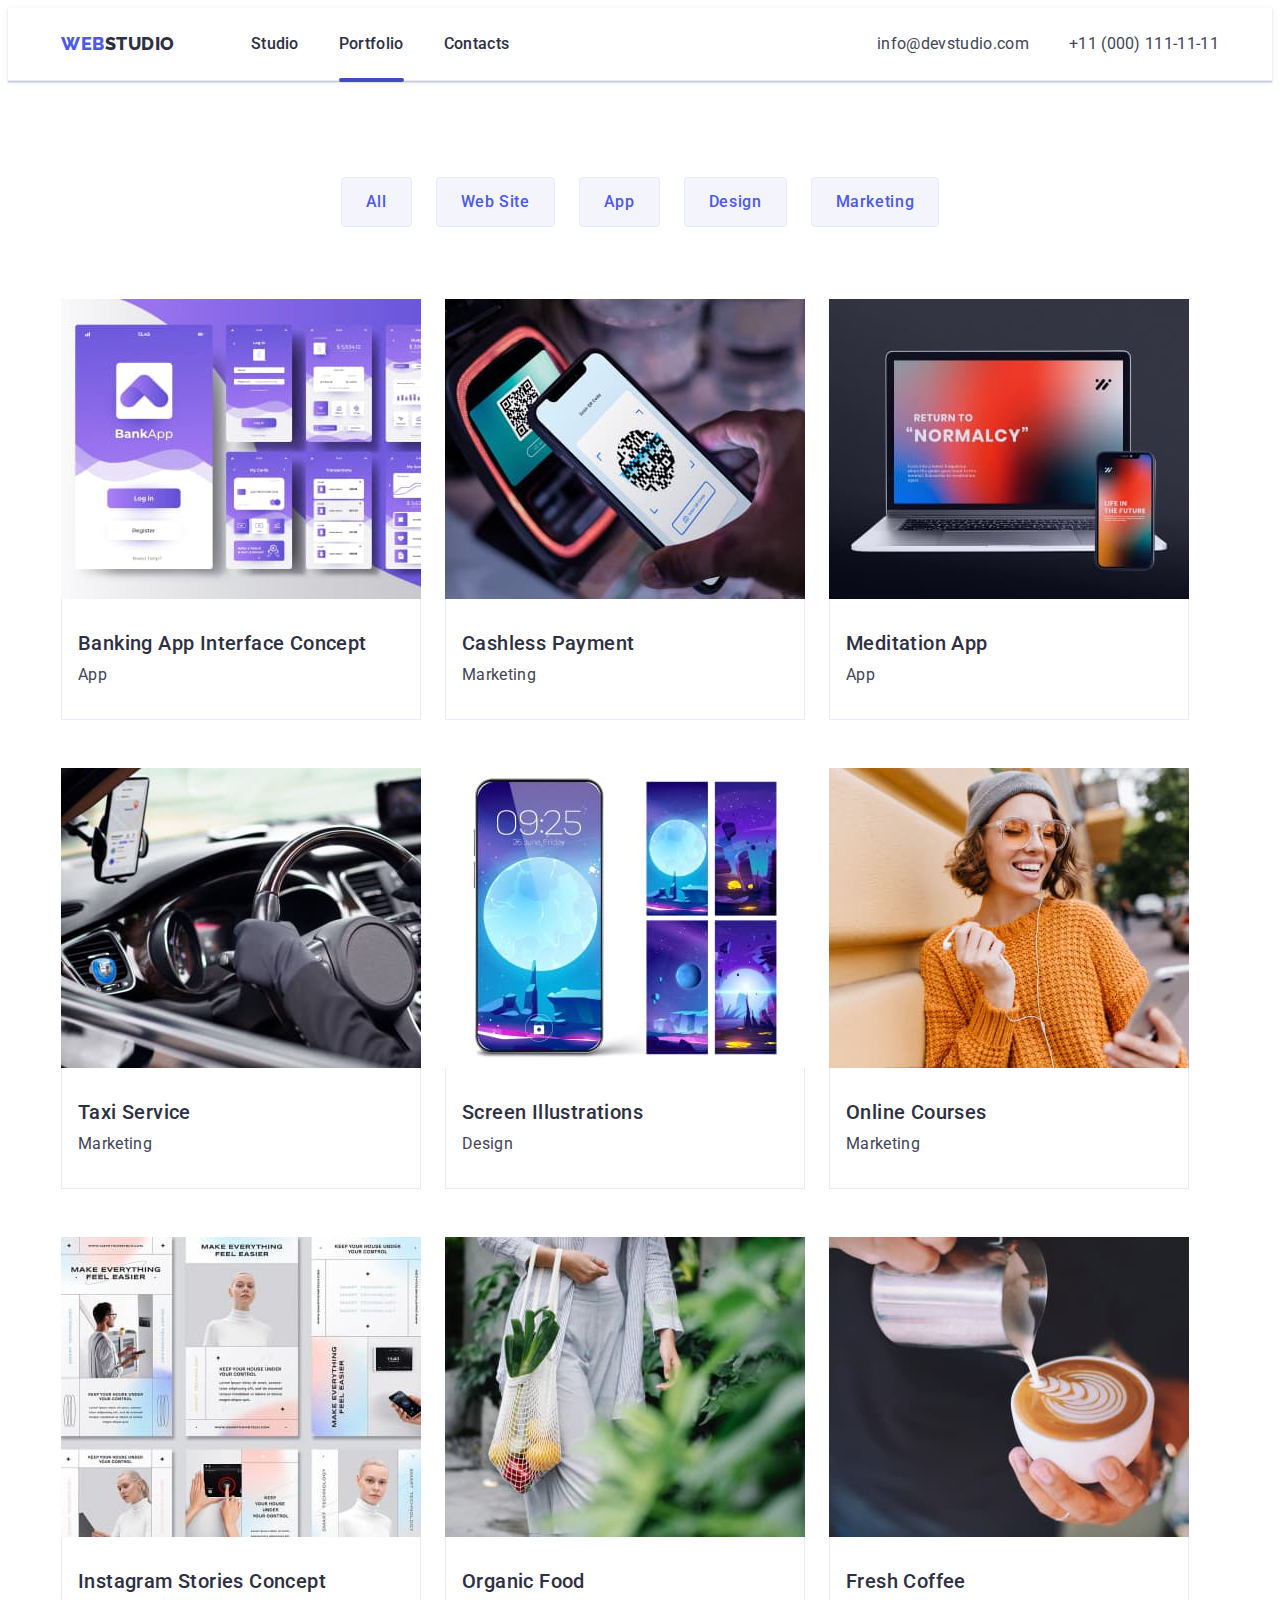
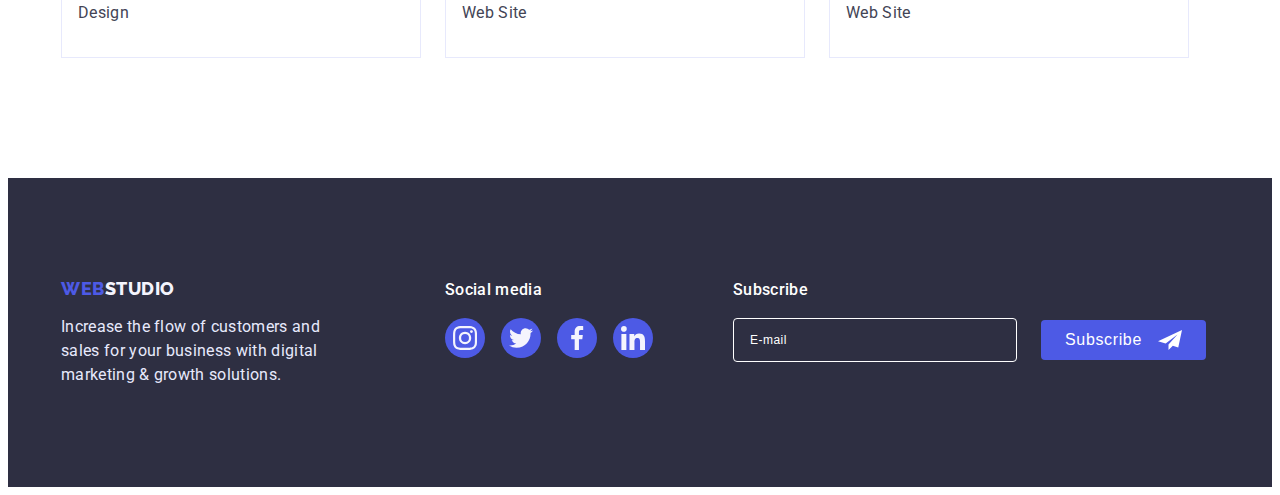
==== portfolio.html @ 30410993 "Start #7" ====
<!DOCTYPE html>
<html lang="en">
  <head>
    <meta charset="UTF-8" />
    <meta http-equiv="X-UA-Compatible" content="IE=edge" />
    <meta name="viewport" content="width=device-width, initial-scale=1.0" />
    <title>WEBSTUDIO</title>
    <link rel="preconnect" href="https://fonts.googleapis.com" />
    <link rel="preconnect" href="https://fonts.gstatic.com" crossorigin />
    <link
      href="https://fonts.googleapis.com/css2?family=Raleway:wght@800&family=Roboto:wght@400;500;700;900&display=swap"
      rel="stylesheet"
    />

    <link
      rel="stylesheet"
      href="https://cdnjs.cloudflare.com/ajax/libs/modern-normalize/1.1.0/modern-normalize.min.css"
      integrity="sha512-wpPYUAdjBVSE4KJnH1VR1HeZfpl1ub8YT/NKx4PuQ5NmX2tKuGu6U/JRp5y+Y8XG2tV+wKQpNHVUX03MfMFn9Q=="
      crossorigin="anonymous"
      referrerpolicy="no-referrer"
    />

    <link rel="stylesheet" href="./css/styles.css" />
  </head>
  <body>
    <!-- Site header -->
    <header class="header">
      <div class="container header-container">
        <nav class="header-navigation">
          <a class="logo-top link" href="./index.html">Web<span class="logo-top-second">Studio</span> </a>
          <ul class="header-list list">
            <li class="header-item"><a class="header-link menu-link link" href="./index.html">Studio</a></li>
            <li class="header-item">
              <a class="header-link menu-link link act-portfolio" href="./portfolio.html">Portfolio</a>
            </li>
            <li class="header-item"><a class="header-link menu-link link" href="">Contacts</a></li>
          </ul>
        </nav>

        <address class="header-address">
          <ul class="header-address-list list">
            <li class="header-item">
              <a class="header-link adress-info link" href="mailto:info@devstudio.com">info@devstudio.com</a>
            </li>
            <li class="header-item">
              <a class="header-link adress-info link" href="tel:+110001111111">+11 (000) 111-11-11</a>
            </li>
          </ul>
        </address>
      </div>
    </header>

    <main>
      <!-- Gallery-->
      <section class="gallery">
        <div class="container">
          <!--<h1 hidden temporarily -->
          <h1 hidden class="visually-hidden">Gallery</h1>
          <!-- Menu filters-->
          <ul class="filter-list list">
            <li class="filter-item"><button class="filter-button-text" type="button">All</button></li>
            <li class="filter-item"><button class="filter-button-text" type="button">Web Site</button></li>
            <li class="filter-item"><button class="filter-button-text" type="button">App</button></li>
            <li class="filter-item"><button class="filter-button-text" type="button">Design</button></li>
            <li class="filter-item"><button class="filter-button-text" type="button">Marketing</button></li>
          </ul>
          <ul class="gallary-list list">
            <li class="gallery-item">
              <a class="gallery-link link" href="">
                <div class="overlay-wrap">
                  <img src="./images/img-row1-1.jpg" alt="image banking app interface" width="360" height="300" />
                  <p class="overlay-text">
                    14 Stylish and User-Friendly App Design Concepts · Task Manager App · Calorie Tracker App · Exotic
                    Fruit Ecommerce App · Cloud Storage App
                  </p>
                </div>
                <div class="gallery-item-description">
                  <h2 class="galley-item-titel">Banking App Interface Concept</h2>
                  <p class="gallery-item-text">App</p>
                </div>
              </a>
            </li>
            <li class="gallery-item">
              <a class="gallery-link link" href="">
                <div class="overlay-wrap">
                  <img src="./images/img-row1-2.jpg" alt="image cashless payment" width="360" height="300" />
                  <p class="overlay-text">
                    14 Stylish and User-Friendly App Design Concepts · Task Manager App · Calorie Tracker App · Exotic
                    Fruit Ecommerce App · Cloud Storage App
                  </p>
                </div>
                <div class="gallery-item-description">
                  <h2 class="galley-item-titel">Cashless Payment</h2>
                  <p class="gallery-item-text">Marketing</p>
                </div>
              </a>
            </li>
            <li class="gallery-item">
              <a class="gallery-link link" href="">
                <div class="overlay-wrap">
                  <img src="./images/img-row1-3.jpg" alt="image meditation app" width="360" height="300" />
                  <p class="overlay-text">
                    14 Stylish and User-Friendly App Design Concepts · Task Manager App · Calorie Tracker App · Exotic
                    Fruit Ecommerce App · Cloud Storage App
                  </p>
                </div>
                <div class="gallery-item-description">
                  <h2 class="galley-item-titel">Meditation App</h2>
                  <p class="gallery-item-text">App</p>
                </div>
              </a>
            </li>
            <li class="gallery-link gallery-item">
              <a class="gallery-link link" href="">
                <div class="overlay-wrap">
                  <img src="./images/img-row2-1.jpg" alt="image taxi service" width="360" height="300" />
                  <p class="overlay-text">
                    14 Stylish and User-Friendly App Design Concepts · Task Manager App · Calorie Tracker App · Exotic
                    Fruit Ecommerce App · Cloud Storage App
                  </p>
                </div>
                <div class="gallery-item-description">
                  <h2 class="galley-item-titel">Taxi Service</h2>
                  <p class="gallery-item-text">Marketing</p>
                </div>
              </a>
            </li>
            <li class="gallery-item">
              <a class="gallery-link link" href="">
                <div class="overlay-wrap">
                  <img src="./images/img-row2-2.jpg" alt="image screen illustrations" width="360" height="300" />
                  <p class="overlay-text">
                    14 Stylish and User-Friendly App Design Concepts · Task Manager App · Calorie Tracker App · Exotic
                    Fruit Ecommerce App · Cloud Storage App
                  </p>
                </div>
                <div class="gallery-item-description">
                  <h2 class="galley-item-titel">Screen Illustrations</h2>
                  <p class="gallery-item-text">Design</p>
                </div>
              </a>
            </li>
            <li class="gallery-link gallery-item">
              <a class="link" href="">
                <div class="overlay-wrap">
                  <img src="./images/img-row2-3.jpg" alt="image online courses" width="360" height="300" />
                  <p class="overlay-text">
                    14 Stylish and User-Friendly App Design Concepts · Task Manager App · Calorie Tracker App · Exotic
                    Fruit Ecommerce App · Cloud Storage App
                  </p>
                </div>
                <div class="gallery-item-description">
                  <h2 class="galley-item-titel">Online Courses</h2>
                  <p class="gallery-item-text">Marketing</p>
                </div>
              </a>
            </li>
            <li class="gallery-item">
              <a class="gallery-link link" href="">
                <div class="overlay-wrap">
                  <img src="./images/img-row3-1.jpg" alt="image instagram stories concept" width="360" height="300" />
                  <p class="overlay-text">
                    14 Stylish and User-Friendly App Design Concepts · Task Manager App · Calorie Tracker App · Exotic
                    Fruit Ecommerce App · Cloud Storage App
                  </p>
                </div>
                <div class="gallery-item-description">
                  <h2 class="galley-item-titel">Instagram Stories Concept</h2>
                  <p class="gallery-item-text">Design</p>
                </div>
              </a>
            </li>
            <li class="gallery-item">
              <a class="gallery-link link" href="">
                <div class="overlay-wrap">
                  <img src="./images/img-row3-2.jpg" alt="image organic food" width="360" height="300" />
                  <p class="overlay-text">
                    14 Stylish and User-Friendly App Design Concepts · Task Manager App · Calorie Tracker App · Exotic
                    Fruit Ecommerce App · Cloud Storage App
                  </p>
                </div>
                <div class="gallery-item-description">
                  <h2 class="galley-item-titel">Organic Food</h2>
                  <p class="gallery-item-text">Web Site</p>
                </div>
              </a>
            </li>
            <li class="gallery-item">
              <a class="gallery-link link" href="">
                <div class="overlay-wrap">
                  <img src="./images/img-row3-3.jpg" alt="image fresh coffee" width="360" height="300" />
                  <p class="overlay-text">
                    14 Stylish and User-Friendly App Design Concepts · Task Manager App · Calorie Tracker App · Exotic
                    Fruit Ecommerce App · Cloud Storage App
                  </p>
                </div>
                <div class="gallery-item-description">
                  <h2 class="galley-item-titel">Fresh Coffee</h2>
                  <p class="gallery-item-text">Web Site</p>
                </div>
              </a>
            </li>
          </ul>
        </div>
      </section>
    </main>

    <!-- Page Footer -->
    <footer class="footer">
      <div class="footer-container container">
        <div class="footer-logo">
          <a class="logo-bottom link" href="./index.html">Web<span class="logo-bottom-second">Studio</span></a>
          <p class="footer-text">
            Increase the flow of customers and sales for your business with digital marketing & growth solutions.
          </p>
        </div>
        <div class="footer-soc-media">
          <p class="footer-media-text">Social media</p>
          <ul class="footer-soc-list list">
            <li class="footer-soc-item">
              <a href="" class="footer-soc-link">
                <svg class="footer-soc-icon" width="24" height="24">
                  <use href="./images/sprite.svg#icon-icon-instagram"></use>
                </svg>
              </a>
            </li>
            <li class="footer-soc-item link">
              <a href="" class="footer-soc-link">
                <svg class="footer-soc-icon" width="24" height="24">
                  <use href="./images/sprite.svg#icon-icon-twitter"></use>
                </svg>
              </a>
            </li>
            <li class="footer-soc-item link">
              <a href="" class="footer-soc-link">
                <svg class="footer-soc-icon" width="24" height="24">
                  <use href="./images/sprite.svg#icon-icon-facebook"></use>
                </svg>
              </a>
            </li>
            <li class="footer-soc-item link">
              <a href="" class="footer-soc-link">
                <svg class="footer-soc-icon" width="24" height="24">
                  <use href="./images/sprite.svg#icon-icon-linkedin"></use>
                </svg>
              </a>
            </li>
          </ul>
        </div>

        <div class="subscribe">
          <p class="subscribe-text">Subscribe</p>
          <form class="subscribe-form">
            <label aria-labelledby="subscribe-email">
              <input type="email" name="user_email" class="subscribe-input" placeholder="E-mail" required />
            </label>
            <button type="submit" class="subscribe-btn">
              <span>Subscribe</span>
              <svg class="subscribe-svg" width="24" height="24">
                <use href="./images/sprite.svg#icon-subscr"></use>
              </svg>
            </button>
          </form>
        </div>

      <!-- <div class="footer-container container"> -->
      </div>
    </footer>
  </body>
</html>
---- css/styles.css ----
:root {
  --main-hero-color: #2e2f42;
  --main-text-color: #434455;
  --main-background-color: #ffffff;
  --second-text-color: #ffffff;
  --color-btn-normal: #4d5ae5;
  --color-btn-hover: #404bbf;
  --color-icon-normal: #8e8f99;
  --color-icon-hover: #404bbf;
  --transition-duration-func: 250ms cubic-bezier(0.4, 0, 0.2, 1);
  --color-text-overlay: #f4f4fd;
  --footer-background-color: #2e2f42;
}

p,
h1,
h2,
h3,
h4,
h5,
h6 {
  margin: 0;
}

ul {
  margin: 0;
  padding-left: 0;
}

button {
  cursor: pointer;
}

address {
  font-style: normal;
}

img {
  display: block;
}

.list {
  list-style: none;
}

.link {
  text-decoration: none;
  font-style: normal;
}

body {
  font-family: "Roboto", sans-serif;
  font-style: normal;
  background-color: var(--main-background-color);
  color: var(-main-text-color);
}

.container {
  width: 1158px;
  padding-left: 15px;
  padding-right: 15px;
  margin: 0 auto;
  /* outline: 2px solid red; */
}

.section {
  padding-top: 120px;
  padding-bottom: 120px;
}

/* --------- HEADER ----------------------------------------- */

.header {
  background-color: #ffffff;
  padding-top: 24px;
  padding-bottom: 24px;
  border-bottom: 1px solid #e7e9fc;
  box-shadow: 0px 2px 1px rgba(46, 47, 66, 0.08), 0px 1px 1px rgba(46, 47, 66, 0.16), 0px 1px 6px rgba(46, 47, 66, 0.08);
}

.header-container {
  display: flex;
  align-items: center;
}

.header-navigation {
  display: flex;
  align-items: center;
  margin-right: auto;
}

.header-list {
  display: flex;
  gap: 40px;
}

.header-list {
  display: flex;
  align-items: center;
}

.logo-top {
  text-decoration: none;
}

.logo-top {
  font-family: "Raleway", sans-serif;
  font-weight: 800;
  font-size: 18px;
  line-height: 1.17;
  letter-spacing: 0.03em;
  text-transform: uppercase;
  color: #4d5ae5;
  font-style: normal;
}

.logo-top-second {
  color: #2e2f42;
  margin-right: 76px;
}

.header-address {
  font-style: normal;
}

.header-address-list {
  display: flex;
  align-items: center;
  gap: 40px;
}

.header-link {
  font-weight: 500;
  font-size: 16px;
  line-height: calc(24 / 16);
  letter-spacing: 0.02em;
  color: #2e2f42;
  transition: color var(--transition-duration-func);
}

.header-link:hover,
.header-link:focus,
.header-link:active {
  color: #404bbf;
}

.menu-link {
  /* padding: 0 20px; */
  display: block;
  position: relative;
}
.menu-link::after {
  content: "";

  position: absolute;
  left: 0;
  bottom: 0;

  display: block;
  width: 100%;
  height: 4px;
  top: 46px;
  background: var(--color-icon-hover);
  border-radius: 2px;

  /* display: none; */
  opacity: 0;
  transition: opacity 250ms;
}

.act-studio::after,
.act-portfolio::after,
.act-contacts::after {
  opacity: 1;
}

/* display: block; */
/* .menu-link:hover::after {
  opacity: 1;
} */

.adress-info {
  font-weight: 400;
  font-size: 16px;
  line-height: (24/16);
  letter-spacing: 0.02em;
  color: #434455;
}

/* --------- HERO ----------------------------------------- */

.hero {
  background: var(--main-hero-color);
  padding-top: 188px;
  padding-bottom: 188px;
  text-align: center;

  max-width: 1440px;
  /* height: 600px; */
  margin-left: auto;
  margin-right: auto;
  background-image: linear-gradient(rgba(46, 47, 66, 0.7), rgba(46, 47, 66, 0.7)), url(../images/hero.jpg);
  background-repeat: no-repeat;
  background-position: center;
  background-size: cover;
}

.hero-title {
  font-weight: 700;
  font-size: 56px;
  line-height: 1.07;
  text-align: center;
  letter-spacing: 0.02em;
  color: #ffffff;
  width: 496px;
  margin-bottom: 48px;
  margin-left: auto;
  margin-right: auto;
}

.hero-botton {
  font-family: "Roboto", sans-serif;
  font-weight: 500;
  font-size: 16px;
  line-height: calc(24 / 16);
  align-items: center;
  letter-spacing: 0.04em;
  color: #ffffff;
  background: #4d5ae5;
  padding: 16px 32px;
  border-radius: 4px;
  border: none;
  transition: color var(--transition-duration-func), background-color var(--transition-duration-func);
}

.hero-botton:hover,
.hero-botton:focus {
  background-color: #404bbf;
  cursor: pointer;
}

/* --------- ADVANTEGE ----------------------------------------- */

.icon-box {
  background: #f4f4fd;
  border-radius: 4px;
  height: 112px;
  width: 264px;
  /* padding: 24px 100px; */
  margin-bottom: 8px;
  display: flex;
  justify-content: center;
  align-items: center;
}

.icon-box > .icon {
  width: 64px;
  height: 64px;
}

.advantage-list {
  display: flex;
  gap: 24px;
}

.visually-hidden {
  position: absolute;
  width: 1px;
  height: 1px;
  margin: -1px;
  border: 0;
  padding: 0;
  white-space: nowrap;
  clip-path: inset(100%);
  clip: rect(0 0 0 0);
  overflow: hidden;
}

.advantage-item {
  /* padding-top: 120px; */
  width: 264px;
  text-align: left;
  flex-basis: calc((100%-72px) / 4);
}

.advantage-item-title {
  font-weight: 500;
  font-size: 20px;
  line-height: calc(24 / 20);
  letter-spacing: 0.02em;
  /* NAVY BLUE */
  color: #2e2f42;
  margin-bottom: 8px;
}
.advantage-item-text {
  font-weight: 400;
  font-size: 16px;
  line-height: calc(24 / 16);
  letter-spacing: 0.02em;
  /* SLATE */
  color: #434455;
}

/* --------- DOING  ----------------------------------------- */

.doing {
  padding-bottom: 120px;
}

.doing-list {
  display: flex;
  flex-wrap: wrap;
  gap: 24px;
}

.doing-item {
  flex-basis: auto;
}

.doing-title {
  font-weight: 700;
  font-size: 36px;
  line-height: 1.11;
  text-align: center;
  letter-spacing: 0.02em;
  text-transform: capitalize;
  /* NAVY BLUE */
  color: #2e2f42;
  margin-bottom: 72px;
}

/* --------- TEAM  ----------------------------------------- */

.team {
  /* CLOUD */
  background-color: #f4f4fd;
}

.team-list {
  display: flex;
  flex-wrap: wrap;
  gap: 24px;
}

.team-title {
  font-weight: 700;
  font-size: 36px;
  line-height: 1.11;
  text-align: center;
  letter-spacing: 0.02em;
  text-transform: capitalize;
  color: #2e2f42;
  margin-bottom: 72px;
}

.team-item {
  background-color: #ffffff;
  box-shadow: 0px 1px 6px rgba(46, 47, 66, 0.08), 0px 1px 1px rgba(46, 47, 66, 0.16), 0px 2px 1px rgba(46, 47, 66, 0.08);
  border-radius: 0px 0px 4px 4px;
}

.team-item-description {
  padding-top: 32px;
  padding-bottom: 32px;
  padding-left: 16px;
  padding-right: 16px;
}

.team-item-title {
  font-weight: 500;
  font-size: 20px;
  line-height: calc(24 / 20);
  text-align: center;
  letter-spacing: 0.02em;
  color: #2e2f42;
  background-color: #ffffff;
  /* margin-top: 32px; */
  margin-bottom: 8px;
}
.team-item-text {
  font-weight: 400;
  font-size: 16px;
  line-height: calc(24 / 16);
  text-align: center;
  letter-spacing: 0.02em;
  color: #434455;
  background-color: #ffffff;
  margin-bottom: 8px;
}

/* soc link */

.team-soc-list {
  display: flex;
  justify-content: center;
  gap: 24px;
}

.team-soc-item {
  width: 40px;
  height: 40px;
}

.team-soc-link {
  width: 100%;
  height: 100%;
  border-radius: 50%;
  /* background-color: #4d5ae5; */
  background-color: var(--color-btn-normal);
  /* display: inline-block; */
  display: flex;
  align-items: center;
  justify-content: center;
  transition: background-color var(--transition-duration-func);
}

.team-soc-link:hover {
  background-color: var(--color-btn-hover);
}

.team-soc-icon {
  width: 16px;
  height: 16px;
  fill: #f4f4fd;
  /* fill: #ffffff; */
  /* fill: red */
}

/* --------- CUSTOMERS --------------------------------------- */

.containers {
  background-color: var(--main-background-color);
}
.customers-title {
  font-weight: 700;
  font-size: 36px;
  line-height: calc(40 / 36);
  text-align: center;
  letter-spacing: 0.02em;
  text-transform: capitalize;
  margin-bottom: 72px;
  color: #2e2f42;
}

.customers-list {
  display: flex;
  justify-content: center;
  gap: 24px;
}

.customers-item {
  width: 168px;
  height: 88px;
  /* outline: 1px solid red; */
}

.customers-link {
  width: 100%;
  height: 100%;
  /* border: 1px solid #8e8f99; */
  border: 1px solid var(--color-icon-normal);
  border-radius: 4px;
  display: flex;
  align-items: center;
  justify-content: center;
  transform: border var(--transition-duration-func);
}

.customers-icon {
  width: 104px;
  height: 56px;
  /* fill: red; */
  /* fill: #8e8f99; */
  fill: var(--color-icon-normal);
  transition: fill var(--transition-duration-func);
}

.customers-link:hover,
.customers-link:focus {
  /* border: 1px solid #404bbf; */
  border: 1px solid var(--color-icon-hover);
}

/* .customers-icon:hover,
.customers-icon:focus {
  fill: #404bbf;
} */
.customers-link:hover > .customers-icon,
.customers-link:focus > .customers-icon {
  /* fill: #404bbf; */
  fill: var(--color-icon-hover);
}

/* --------- FOOTER  ----------------------------------------- */

.footer {
  background-color: #2e2f42;
  padding-top: 100px;
  padding-bottom: 100px;

  display: flex;
}

.footer-container {
  display: flex;
  justify-content: ;
  /* flex-wrap: wrap; */
  /* margin-left: auto; */
}

.footer-logo {
  /* display: flax; */
  margin-right: 120px;
}

.logo-bottom {
  text-decoration: none;
}

.logo-bottom {
  font-family: "Raleway", sans-serif;
  font-weight: 800;
  font-size: 18px;
  line-height: 1.17;
  letter-spacing: 0.03em;
  text-transform: uppercase;
  color: #4d5ae5;
  font-style: normal;
}

.logo-bottom-second {
  color: #f4f4fd;
}

.footer-text {
  font-weight: 400;
  font-size: 16px;
  line-height: calc(24 / 16);
  letter-spacing: 0.02em;
  color: #e7e9fc;
  width: 264px;
  margin-top: 16px;
}

.footer-soc-media {
  margin-right: 80px;
}

.footer-media-text {
  font-weight: 500;
  font-size: 16px;
  line-height: calc(24 / 16);
  letter-spacing: 0.02em;
  color: var(--second-text-color);
  margin-bottom: 16px;
}

.footer-soc-list {
  display: flex;
  justify-content: center;
  gap: 16px;
}

.footer-soc-item {
  width: 40px;
  height: 40px;
}

.footer-soc-link {
  width: 100%;
  height: 100%;
  /* width: 40px;
  height: 40px; */
  border-radius: 50%;
  background-color: var(--color-btn-normal);
  display: flex;
  /* display: block; */
  align-items: center;
  justify-content: center;
  transition: background-color var(--transition-duration-func);
}

.footer-soc-icon {
  width: 24px;
  height: 24px;
  fill: #f4f4fd;
}

.footer-soc-link:hover,
.footer-soc-link:focus {
  background-color: #31d0aa;
}

/* --- SUBSCRIBE FORM IN FOOTER  ----  */
.subscribe {
  display: flex;
  flex-direction: column;
}

.subscribe-text {
  font-weight: 500;
  font-size: 16px;
  line-height: calc(24 / 16);
  letter-spacing: 0.02em;
  color: var(--second-text-color);
  margin-bottom: 16px;
}

.subscribe-form {
  display: flex;
  gap: 24px;
}

.subscribe-input {
  width: 264px;
  height: 40px;
  padding-left: 16px;
  font-weight: 400;
  font-size: 12px;
  line-height: 24px;
  align-items: center;
  letter-spacing: 0.04em;
  outline: 0;
  border: 1px solid #ffffff;
  /* filter: drop-shadow(0px 4px 4px rgba(0, 0, 0, 0.15)); */
  border-radius: 4px;
  color: var(--second-text-color);
  background-color: var(--footer-background-color);
}

.subscribe-input::placeholder {
  color: var(--second-text-color);
}

.subscribe-btn {
  display: flex;
  justify-content: center;
  align-items: center;
  gap: 16px;
  min-width: 165px;
  height: 40px;
  padding: 8px 24px;
  align-self: center;
  font-weight: 500;
  font-size: 16px;
  line-height: 1.5;
  letter-spacing: 0.04em;
  background-color: var(--color-btn-normal);
  border: 0;
  border-radius: 4px;
  color: var(--second-text-color);
  fill: var(--second-text-color);
  transition: background-color var(--transition-duration-func);
}

.subscribe-btn:hover,
.subscribe-btn:focus {
  background-color: var(--color-btn-hover);
}

/* --------- FILTER  ----------------------------------------- */

.filter-button-text {
  font-family: "Roboto", sans-serif;
  font-weight: 500;
  font-size: 16px;
  line-height: 1.5;
  align-items: center;
  letter-spacing: 0.04em;
  color: #4d5ae5;
  background-color: #f4f4fd;
  border-style: none;

  border: 1px solid #e7e9fc;
  border-radius: 4px;
  padding: 12px 24px;
  transition: color var(--transition-duration-func), background-color var(--transition-duration-func),
    box-shadow var(--transition-duration-func);
}

.filter-button-text:hover,
.filter-button-text:focus {
  color: #ffffff;
  background-color: #404bbf;
  /* border: 1px solid #404bbf; */
  border-color: transparent;
  cursor: pointer;
  box-shadow: 0px 3px 1px rgba(0, 0, 0, 0.1), 0px 2px 1px rgba(0, 0, 0, 0.08), 0px 2px 2px rgba(0, 0, 0, 0.12);
}

/* --------- GALLERY  ----------------------------------------- */

.gallery {
  padding-top: 96px;
  padding-bottom: 120px;
}

.filter-list {
  display: flex;
  flex-wrap: wrap;
  gap: 24px;
  margin-bottom: 72px;
  justify-content: center;
}

.gallary-list {
  display: flex;
  flex-wrap: wrap;
  gap: 48px 24px;
}

.gallery-list li {
  width: calc((100% - 48px) / 3);
  transition: box-shadow var(--transition-duration-func);
}

.gallery-item-description {
  /* padding: 32px auto 32px 16px; */
  padding-top: 32px;
  padding-right: auto;
  padding-bottom: 32px;
  padding-left: 16px;
  border: 1px solid #e7e9fc;
  border-top: none;
}

.galley-item-titel {
  font-weight: 500;
  font-size: 20px;
  line-height: 1.2;
  letter-spacing: 0.02em;
  color: #2e2f42;
  /* margin-top: 32px; */
  /* margin-left: 16px; */
  margin-bottom: 8px;
  /* text-align: left; */
}
.gallery-item-text {
  font-weight: 400;
  font-size: 16px;
  line-height: calc(24 / 16);
  letter-spacing: 0.02em;
  color: #434455;
  /* margin-left: 16px; */
  /* text-align: left; */
}

.gallery-link {
  display: block;
}

.gallery-link:hover,
.gallery-link:focus {
  box-shadow: 0px 1px 6px rgba(46, 47, 66, 0.08), 0px 1px 1px rgba(46, 47, 66, 0.16), 0px 2px 1px rgba(46, 47, 66, 0.08);
}

/* .gallery-item {
  position: relative;
} */

.overlay-wrap {
  position: relative;
  overflow: hidden;
}

.overlay-text {
  position: absolute;
  top: 0;
  font-weight: 400;
  font-size: 16px;
  line-height: calc(24 / 16);
  letter-spacing: 0.02em;
  color: var(--color-text-overlay);
  background-color: var(--color-btn-normal);
  padding: 40px 32px;
  height: 100%;
  transform: translateY(100%);
  transition: transform var(--transition-duration-func);
}

.gallery-item:hover .overlay-text {
  transform: translate(0);
}

/* --------- MODAL WINDOWS ----------------------------------------- */

.backdrop {
  position: fixed;
  top: 0;
  width: 100%;
  height: 100%;
  background-color: rgba(46, 47, 66, 0.4);
  /* transition: opacity 250ms linear, visibility 250ms linear; */
  /* transition: opacity 250ms cubic-bezier(0.4, 0, 0.2, 1), visibility 250ms cubic-bezier(0.4, 0, 0.2, 1); */
  transition: opacity var(--transition-duration-func), visibility var(--transition-duration-func);
}

.modal {
  width: 408px;
  min-height: 584px;
  background-color: #fcfcfc;
  box-shadow: 0px 1px 1px rgba(0, 0, 0, 0.14), 0px 1px 3px rgba(0, 0, 0, 0.12), 0px 2px 1px rgba(0, 0, 0, 0.2);
  border-radius: 4px;
  position: absolute;
  top: 50%;
  left: 50%;
  transform: translate(-50%, -50%) scale(1);
  /* transition: 250ms linear; */
  /* transition: transform 250ms cubic-bezier(0.4, 0, 0.2, 1); */
  transition: transform var(--transition-duration-func);
  padding: 72px 24px 24px;
}

.backdrop.is-hidden .modal {
  transform: translate(-50%, -50%) scale(0);
}

.modal-close-btn {
  width: 24px;
  height: 24px;
  background-color: #e7e9fc;
  border: 1px solid rgba(0, 0, 0, 0.1);
  border-radius: 50%;
  display: flex;
  align-items: center;
  justify-content: center;
  border-color: #e7e9fc;

  position: absolute;
  top: 24px;
  right: 24px;

  /* display: block;
  margin-left: auto; */
}

.close-btn-icon {
  width: 8px;
  height: 8px;
  fill: #2e2f42;
}

.is-hidden {
  opacity: 0;
  visibility: hidden;
  pointer-events: none;
}

.modal-close-btn:hover,
.modal-close-btn:focus {
  background-color: var(--color-icon-hover);
  border: 1p x solid var(--color-icon-hover);
}

.modal-close-btn:hover > .close-btn-icon,
.modal-close-btn:focus > .close-btn-icon {
  fill: #ffffff;
}

/* ---------FORM for MODAL WINDOWS --------- */

.modal-title {
  font-weight: 500;
  font-size: 16px;
  line-height: calc(24 / 16);
  text-align: center;
  margin-bottom: 16px;
}

.modal-field {
  margin-bottom: 8px;
}

.comment-text {
  margin-bottom: 16px;
}

.input-wrap {
  position: relative;
}

.modal-input {
  width: 100%;
  height: 40px;
  border: 1px solid rgba(46, 47, 66, 0.4);
  border-radius: 4px;
  /* margin-bottom: 8px; */
  outline: transparent;
  font-size: 12px;
  color: #2e2f42;
  background: #fcfcfc;
  padding-left: 38px;
  transition: border-color var(--transition-duration-func), fill var(--transition-duration-func);
}

.modal-input:focus {
  border-color: var(--color-btn-normal);
}
.modal-input:focus + .modal-icon {
  fill: var(--color-btn-normal);
}

.modal-icon {
  position: absolute;
  left: 16px;
  top: 50%;
  transform: translateY(-50%);
}

.modal-input::placeholder {
  font-size: 12px;
  line-height: calc(14 / 12);
  letter-spacing: 0.04em;
  color: rgba(46, 47, 66, 0.4);
}

.input-text {
  display: inline-block;
  font-weight: 400;
  font-size: 12px;
  line-height: calc(14 / 12);
  letter-spacing: 0.01em;
  color: #8e8f99;
  margin-bottom: 4px;
}

.modal-textarea {
  width: 100%;
  height: 120px;
  outline: transparent;
  border: 1px solid rgba(46, 47, 66, 0.4);
  border-radius: 4px;
  font-weight: 400;
  font-size: 12px;
  line-height: calc(14 / 12);
  letter-spacing: 0.04em;
  padding: 8px 16px;
  resize: none;
}

.modal-textarea::placeholder {
  font-size: 12px;
  line-height: calc(14 / 12);
  letter-spacing: 0.04em;
  color: rgba(46, 47, 66, 0.4);
}

.modal-textarea:focus {
  border-color: var(--color-btn-normal);
}

.check-text {
  font-size: 12px;
  display: flex;
  align-items: center;

  font-weight: 400;
  font-size: 12px;
  line-height: 14px;
  letter-spacing: 0.04em;
  color: #8e8f99;

  margin-bottom: 24px;
}

.check-text > span {
  width: 16px;
  height: 16px;
  border: 1px solid rgba(46, 47, 66, 0.4);
  border-radius: 2px;
  margin-right: 8px;
  display: flex;
  align-items: center;
  justify-content: center;
  fill: transparent;
}

.input-chech:checked + .check-text > span {
  background-color: var(--color-btn-hover);
  border: none;
  fill: #f4f4f4;
}

.input-chech:focus + .check-text span {
  border-color: #4d5ae5;
}

.policy {
  color: var(--color-btn-normal);
}

/* --- BATTON SEND ----  */
.modal-form-batton {
  display: block;
  margin: 0 auto;
  width: 169px;
  align-self: center;
  font-weight: 500;
  font-size: 16px;
  line-height: 1.5;
  letter-spacing: 0.04em;
  color: var(--second-text-color);
  background: var(--color-btn-normal);
  padding: 16px 32px;
  border-radius: 4px;
  border: 0;
  box-shadow: 0px 4px 4px rgba(0, 0, 0, 0.15);
  transition: background-color var(--transition-duration-func);
}

.modal-form-batton:hover {
  background-color: var(--color-btn-hover);
}
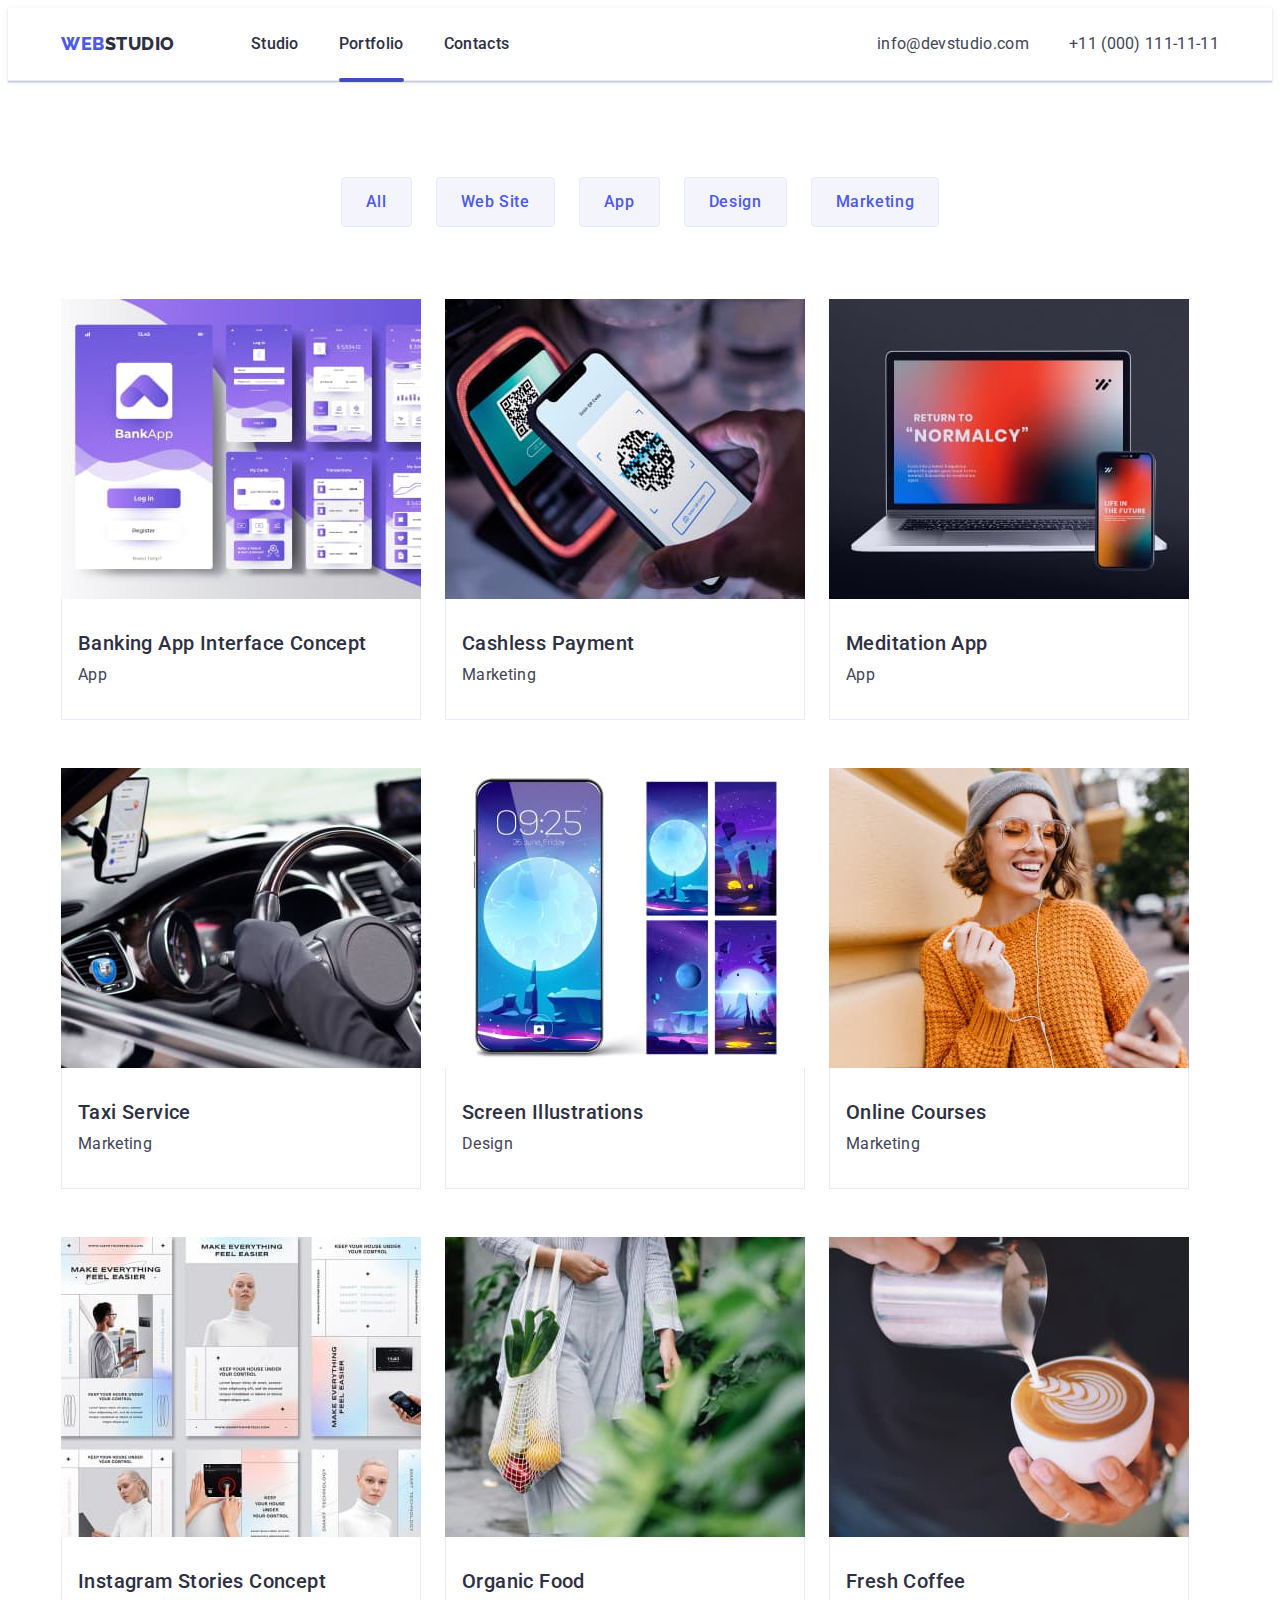
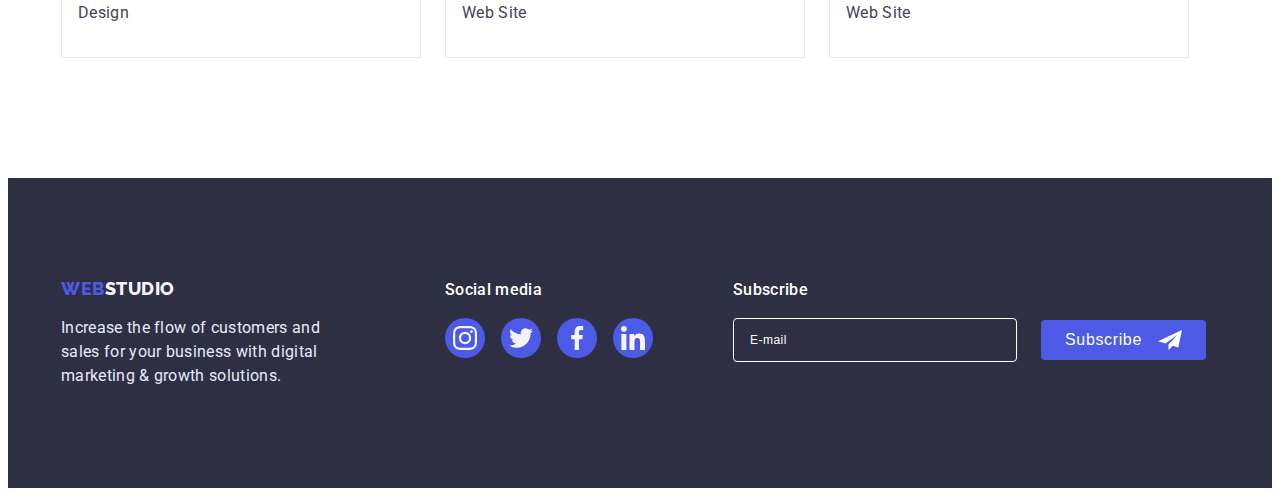
==== commit 88f564d7: "Add mobile menu (next)" ====
--- a/portfolio.html
+++ b/portfolio.html
@@ -21,6 +21,7 @@
     />
 
     <link rel="stylesheet" href="./css/styles.css" />
+    <link rel="stylesheet" href="./css/media.css" />
   </head>
   <body>
     <!-- Site header -->
--- a/css/styles.css
+++ b/css/styles.css
@@ -37,6 +37,9 @@
 
 img {
   display: block;
+  max-width: 100%;
+  height: auto;
+  width: 100%;
 }
 
 .list {
@@ -56,7 +59,9 @@
 }
 
 .container {
-  width: 1158px;
+  /* width: 1158px; */
+  width: 100%;
+  /* min-width: 320px; */
   padding-left: 15px;
   padding-right: 15px;
   margin: 0 auto;
@@ -64,8 +69,12 @@
 }
 
 .section {
-  padding-top: 120px;
-  padding-bottom: 120px;
+  /* desctop */
+  /* padding-top: 120px;
+  padding-bottom: 120px; */
+  /* mobile - tab*/
+  padding-top: 96px;
+  padding-bottom: 82px;
 }
 
 /* --------- HEADER ----------------------------------------- */
@@ -81,22 +90,14 @@
 .header-container {
   display: flex;
   align-items: center;
+  /* mobile + */
+  /* justify-content: space-between; */
 }
 
 .header-navigation {
   display: flex;
   align-items: center;
   margin-right: auto;
-}
-
-.header-list {
-  display: flex;
-  gap: 40px;
-}
-
-.header-list {
-  display: flex;
-  align-items: center;
 }
 
 .logo-top {
@@ -119,101 +120,183 @@
   margin-right: 76px;
 }
 
-.header-address {
-  font-style: normal;
-}
-
+/* Header from destop to tab fo 768px */
+
+/* mobile + */
+/* .header-list, .header-address {
+  display: none;
+} */
+.header-list,
 .header-address-list {
-  display: flex;
-  align-items: center;
-  gap: 40px;
-}
-
-.header-link {
+  display: none;
+}
+
+.menu-open-btn {
+  background-color: var(--main-background-color);
+  padding: 0;
+  border: none;
+}
+
+.menu-btn-icon {
+  width: 32px;
+  height: 22px;
+  /* fill: #2E2F42; */
+  stroke: #2e2f42;
+  border: none;
+}
+
+.mob-menu {
+  position: fixed;
+  top: 0;
+  z-index: 2;
+  width: 100vw;
+  height: 100vh;
+  background-color: var(--main-background-color);
+  padding: 24px 24px 40px 40px;
+
+  display: flex;
+  flex-direction: column;
+  justify-content: space-between;
+}
+
+.menu-close-btn {
+  display: block;
+  margin-left: auto;
+  margin-bottom: 32px;
+
+  width: 24px;
+  height: 24px;
+  background-color: #e7e9fc;
+  border: 1px solid #2e2f42;
+  border-radius: 50%;
+  display: flex;
+  align-items: center;
+  justify-content: center;
+  border-color: #e7e9fc;
+}
+
+
+.mob-menu-list {
+  /* margin-bottom: 284px; */
+}
+
+.mob-menu-item:not(:last-child) {
+  margin-bottom: 40px;
+}
+
+.mob-menu-link {
+  font-weight: 700;
+  font-size: 36px;
+  line-height: calc(40 / 36);
+  letter-spacing: 0.02em;
+  text-transform: capitalize;
+  color: #2e2f42;
+}
+
+.mob-menu-phone {
+  font-weight: 700;
+  /* font-size: 36px;
+  line-height: calc(40 / 36); */
+  font-size: 24px;
+  line-height: calc(24 / 20);
+  letter-spacing: 0.02em;
+  text-transform: capitalize;
+  color: var(--color-btn-normal);
+}
+
+.mob-address-item:last-child {
+  margin-top: 40px;
+  margin-bottom: 48px;
+}
+
+.mob-menu-email {
   font-weight: 500;
-  font-size: 16px;
-  line-height: calc(24 / 16);
-  letter-spacing: 0.02em;
-  color: #2e2f42;
-  transition: color var(--transition-duration-func);
-}
-
-.header-link:hover,
-.header-link:focus,
-.header-link:active {
-  color: #404bbf;
-}
-
-.menu-link {
-  /* padding: 0 20px; */
-  display: block;
-  position: relative;
-}
-.menu-link::after {
-  content: "";
-
-  position: absolute;
-  left: 0;
-  bottom: 0;
-
-  display: block;
+  font-size: 20px;
+  line-height: calc(24 / 20);
+  letter-spacing: 0.02em;
+  color: var(--main-text-color);
+}
+
+.mob-soc-list {
+  display: flex;
+  /* gap: 56px; */
+  gap: 30px;
+  justify-content: flex-start;
+  /* justify-content: center; */
+}
+
+.mob-soc-item {
+  width: 40px;
+  height: 40px;
+}
+.mob-soc-link {
   width: 100%;
-  height: 4px;
-  top: 46px;
-  background: var(--color-icon-hover);
-  border-radius: 2px;
-
-  /* display: none; */
-  opacity: 0;
-  transition: opacity 250ms;
-}
-
-.act-studio::after,
-.act-portfolio::after,
-.act-contacts::after {
-  opacity: 1;
-}
-
-/* display: block; */
-/* .menu-link:hover::after {
-  opacity: 1;
-} */
-
-.adress-info {
-  font-weight: 400;
-  font-size: 16px;
-  line-height: (24/16);
-  letter-spacing: 0.02em;
-  color: #434455;
+  height: 100%;
+  border-radius: 50%;
+  background-color: var(--color-btn-normal);
+  display: flex;
+  align-items: center;
+  justify-content: center;
+}
+
+.mob-soc-icon {
+  width: 16px;
+  height: 16px;
+  fill: #f4f4fd;
+}
+
+.mob-menu-link:hover, .mob-menu-link:focus {
+  color: var(--color-icon-hover);
 }
 
 /* --------- HERO ----------------------------------------- */
 
 .hero {
   background: var(--main-hero-color);
-  padding-top: 188px;
-  padding-bottom: 188px;
+  /* padding-top: 188px;
+  padding-bottom: 188px; */
+  /* mobile */
+  padding-top: 112px;
+  padding-bottom: 112px;
+
   text-align: center;
 
-  max-width: 1440px;
+  /* mobile - */
+  /* max-width: 1440px; */
   /* height: 600px; */
   margin-left: auto;
   margin-right: auto;
-  background-image: linear-gradient(rgba(46, 47, 66, 0.7), rgba(46, 47, 66, 0.7)), url(../images/hero.jpg);
+  background-image: linear-gradient(rgba(46, 47, 66, 0.7), rgba(46, 47, 66, 0.7)), url(../images/hero-mob.jpg);
   background-repeat: no-repeat;
   background-position: center;
   background-size: cover;
 }
 
+@media (min-device-pixel-ratio: 2), (min-resolution: 192dpi), (min-resolution: 2dppx) {
+  .hero {
+    background-image: linear-gradient(rgba(46, 47, 66, 0.7), rgba(46, 47, 66, 0.7)), url(../images/hero-mob-2x.jpg);
+  }
+}
+
 .hero-title {
   font-weight: 700;
-  font-size: 56px;
-  line-height: 1.07;
+  /*font-size: 56px;
+  line-height: 1.07; */
+  /* mobile + */
+  font-size: 36px;
+  line-height: calc(40 / 36);
+
   text-align: center;
   letter-spacing: 0.02em;
   color: #ffffff;
-  width: 496px;
-  margin-bottom: 48px;
+  /* width: 496px; */
+  /* mobile + */
+  max-width: 320px;
+
+  /* margin-bottom: 48px; */
+  /* mobile +  */
+  margin-bottom: 72px;
+
   margin-left: auto;
   margin-right: auto;
 }
@@ -241,17 +324,17 @@
 
 /* --------- ADVANTEGE ----------------------------------------- */
 
-.icon-box {
+/* mobile - */
+/* .icon-box {
   background: #f4f4fd;
   border-radius: 4px;
   height: 112px;
   width: 264px;
-  /* padding: 24px 100px; */
   margin-bottom: 8px;
   display: flex;
   justify-content: center;
   align-items: center;
-}
+} */
 
 .icon-box > .icon {
   width: 64px;
@@ -260,7 +343,14 @@
 
 .advantage-list {
   display: flex;
-  gap: 24px;
+  /* mobile */
+  flex-wrap: wrap;
+  justify-content: center;
+
+  /* mobile - */
+  /* gap: 24px; */
+  /* gap: 72px; */
+  row-gap: 72px;
 }
 
 .visually-hidden {
@@ -278,32 +368,50 @@
 
 .advantage-item {
   /* padding-top: 120px; */
-  width: 264px;
+  /* mobile - */
+  /* width: 264px; */
   text-align: left;
-  flex-basis: calc((100%-72px) / 4);
+  /* mobile - */
+  /* flex-basis: calc((100%-72px) / 4); */
 }
 
 .advantage-item-title {
-  font-weight: 500;
+  /* mobile + */
+  /* font-weight: 500;
   font-size: 20px;
-  line-height: calc(24 / 20);
-  letter-spacing: 0.02em;
-  /* NAVY BLUE */
+  line-height: calc(24 / 20); */
+  /* mobile + */
+  font-weight: 700;
+  font-size: 36px;
+  line-height: calc(40 / 36);
+
+  letter-spacing: 0.02em;
   color: #2e2f42;
   margin-bottom: 8px;
-}
+  /* mobile + */
+  text-align: center;
+}
+
 .advantage-item-text {
-  font-weight: 400;
+  /* mobile - */
+  /* font-weight: 400; */
+  /* mobile + */
+  font-weight: 500;
   font-size: 16px;
   line-height: calc(24 / 16);
   letter-spacing: 0.02em;
-  /* SLATE */
   color: #434455;
 }
 
+@media screen and (max-width: 1199px) {
+  .icon-box {
+    display: none;
+  }
+}
+
 /* --------- DOING  ----------------------------------------- */
 
-.doing {
+/* .doing {
   padding-bottom: 120px;
 }
 
@@ -324,9 +432,14 @@
   text-align: center;
   letter-spacing: 0.02em;
   text-transform: capitalize;
-  /* NAVY BLUE */
   color: #2e2f42;
   margin-bottom: 72px;
+} */
+
+@media screen and (max-width: 1199px) {
+  .doing {
+    display: none;
+  }
 }
 
 /* --------- TEAM  ----------------------------------------- */
@@ -339,7 +452,18 @@
 .team-list {
   display: flex;
   flex-wrap: wrap;
-  gap: 24px;
+  justify-content: center;
+  /* gap: 24px; */
+  gap: 72px;
+}
+
+/* mobile */
+.team-list li {
+  /* .team-list *:not(.team-soc-item) li { */
+  /* flex-basis: 100%; */
+  width: 264px;
+  margin-left: auto;
+  margin-right: auto;
 }
 
 .team-title {
@@ -442,15 +566,20 @@
   color: #2e2f42;
 }
 
+/* mobile */
 .customers-list {
   display: flex;
   justify-content: center;
-  gap: 24px;
+  flex-wrap: wrap;
+  /* gap: 24px; */
+  gap: 72px 16px;
 }
 
 .customers-item {
-  width: 168px;
+  /* width: 168px; */
+  max-width: 190px;
   height: 88px;
+  flex-basis: calc((100% - 16px) / 2);
   /* outline: 1px solid red; */
 }
 
@@ -495,26 +624,40 @@
 
 .footer {
   background-color: #2e2f42;
-  padding-top: 100px;
-  padding-bottom: 100px;
+  /* padding-top: 100px;
+  padding-bottom: 100px; */
+  /* mobile */
+  padding-top: 96px;
+  padding-bottom: 96px;
 
   display: flex;
 }
 
 .footer-container {
   display: flex;
-  justify-content: ;
-  /* flex-wrap: wrap; */
+  /* justify-content: ; */ /*!*/
+  /* mobile + */
+  flex-direction: column;
+
   /* margin-left: auto; */
 }
 
 .footer-logo {
-  /* display: flax; */
-  margin-right: 120px;
+  /* mobile - */
+  /* margin-right: 120px; */
+  /* mobile + */
+  display: flex;
+  flex-direction: column;
+  align-items: center;
+  margin-bottom: 72px;
 }
 
 .logo-bottom {
   text-decoration: none;
+  /* mobile + */
+  margin: 0 auto;
+  display: block;
+  margin-bottom: 17px;
 }
 
 .logo-bottom {
@@ -539,11 +682,17 @@
   letter-spacing: 0.02em;
   color: #e7e9fc;
   width: 264px;
-  margin-top: 16px;
+  /* margin-top: 16px; */
 }
 
 .footer-soc-media {
-  margin-right: 80px;
+  /* mobile - */
+  /* margin-right: 80px; */
+  /* mobile +*/
+  display: flex;
+  flex-direction: column;
+  align-items: center;
+  margin-bottom: 72px;
 }
 
 .footer-media-text {
@@ -559,6 +708,8 @@
   display: flex;
   justify-content: center;
   gap: 16px;
+  /* mobile +*/
+  /* justify-content: flex-start; */
 }
 
 .footer-soc-item {
@@ -595,6 +746,8 @@
 .subscribe {
   display: flex;
   flex-direction: column;
+  /* mobile +*/
+  align-items: center;
 }
 
 .subscribe-text {
@@ -608,11 +761,24 @@
 
 .subscribe-form {
   display: flex;
+  /* mobile */
+  flex-direction: column;
+  align-items: center;
+  width: 100%;
+
   gap: 24px;
 }
 
+/* .subscribe-email {
+  width: 100%;
+} */
+
 .subscribe-input {
-  width: 264px;
+  /* mobile - */
+  /* width: 264px; */
+  /* mobile + */
+  width: 100%;
+
   height: 40px;
   padding-left: 16px;
   font-weight: 400;
@@ -1011,3 +1177,5 @@
 .modal-form-batton:hover {
   background-color: var(--color-btn-hover);
 }
+
+/* ==== media.css ========================================================== */
--- a/css/media.css
+++ b/css/media.css
@@ -0,0 +1,350 @@
+/* ==== media.css ========================================================== */
+
+@media screen and (min-width: 480px) {
+  .container {
+    /* width: 480px; */
+    width: 428px;
+    margin-left: auto;
+    margin-right: auto;
+  }
+
+  .mob-menu-phone {
+    font-weight: 700;
+    font-size: 36px;
+    line-height: calc(40 / 36);
+  }
+
+  .mob-soc-list {
+    gap: 56px;
+  }
+
+  .hero {
+    background-image: linear-gradient(rgba(46, 47, 66, 0.7), rgba(46, 47, 66, 0.7)), url(../images/hero-tab.jpg);
+  }
+
+  @media (min-device-pixel-ratio: 2), (min-resolution: 192dpi), (min-resolution: 2dppx) {
+    .hero {
+      background-image: linear-gradient(rgba(46, 47, 66, 0.7), rgba(46, 47, 66, 0.7)), url(../images/hero-tab-2x.jpg);
+    }
+  }
+
+  .customers-item {
+    /* width: calc(100% - 16px) /2; */
+    flex-basis: calc((100% - 16px) / 2);
+  }
+}
+
+@media screen and (min-width: 768px) {
+  .container {
+    /* width: 582px; */
+    width: 768px;
+  }
+
+  .menu-open-btn {
+    display: none;
+  }
+
+  /* -- Header from destop */
+  .header-list {
+    display: flex;
+    gap: 40px;
+  }
+
+  .header-list {
+    display: flex;
+    align-items: center;
+  }
+
+  .header-address {
+    /* mobile + */
+    /* display: block; */
+
+    font-style: normal;
+  }
+
+  .header-address-list {
+    /* display: flex;
+    align-items: center;
+    gap: 40px; */
+    display: block;
+  }
+
+  .header-link {
+    font-weight: 500;
+    font-size: 16px;
+    line-height: calc(24 / 16);
+    letter-spacing: 0.02em;
+    color: #2e2f42;
+    transition: color var(--transition-duration-func);
+  }
+
+  .header-link:hover,
+  .header-link:focus,
+  .header-link:active {
+    color: #404bbf;
+  }
+
+  .menu-link {
+    /* padding: 0 20px; */
+    display: block;
+    position: relative;
+  }
+  .menu-link::after {
+    content: "";
+
+    position: absolute;
+    left: 0;
+    bottom: 0;
+
+    display: block;
+    width: 100%;
+    height: 4px;
+    top: 46px;
+    background: var(--color-icon-hover);
+    border-radius: 2px;
+
+    /* display: none; */
+    opacity: 0;
+    transition: opacity 250ms;
+  }
+
+  .act-studio::after,
+  .act-portfolio::after,
+  .act-contacts::after {
+    opacity: 1;
+  }
+
+  /* display: block; */
+  /* .menu-link:hover::after {
+    opacity: 1;
+  } */
+
+  .adress-info {
+    /* font-weight: 400;
+    font-size: 16px;
+    line-height: (24/16); */
+    font-weight: 400;
+    font-size: 12px;
+    line-height: CALC(14/12);
+    letter-spacing: 0.02em;
+    color: #434455;
+  }
+  /* == */
+
+  .hero {
+    background-image: linear-gradient(rgba(46, 47, 66, 0.7), rgba(46, 47, 66, 0.7)), url(../images/hero.jpg);
+  }
+
+  @media (min-device-pixel-ratio: 2), (min-resolution: 192dpi), (min-resolution: 2dppx) {
+    .hero {
+      background-image: linear-gradient(rgba(46, 47, 66, 0.7), rgba(46, 47, 66, 0.7)), url(../images/hero-2x.jpg);
+    }
+  }
+
+  .hero-title {
+    max-width: 496px;
+    font-size: 56px;
+    line-height: calc(60 / 56);
+    margin-bottom: 36px;
+  }
+
+  .advantage-list {
+    /* gap: 72px 24px; */
+    column-gap: 24px;
+    row-gap: 72px;
+  }
+
+  .advantage-item-title {
+    text-align: left;
+  }
+
+  .advantage-item {
+    width: 356px;
+    flex-basis: calc((100% - 24px) / 2);
+  }
+
+  .team-list {
+    justify-content: center;
+    gap: 64px 24px;
+  }
+  .team-list li {
+    /* flex-basis: calc(552px - 24px) / 2; */
+    /* width: calc(552px - 24px) / 2; */
+  }
+
+  .customers-list {
+    gap: 24px;
+  }
+
+  .customers-item {
+    /* justify-content: center; */
+    width: 168px;
+    flex-basis: calc((100% - 48px) / 3);
+  }
+
+  .footer-container {
+    flex-direction: row;
+    flex-wrap: wrap;
+    gap: 72px 24px;
+  }
+
+  .footer-logo {
+    margin-bottom: 0;
+  }
+
+  .logo-bottom {
+    margin-left: 0;
+  }
+
+  .footer-soc-media {
+    align-items: flex-start;
+    margin-bottom: 0;
+  }
+
+  .subscribe {
+    align-items: flex-start;
+  }
+
+  .subscribe-form {
+    flex-direction: row;
+  }
+
+  .subscribe-input {
+    width: 264px;
+  }
+}
+
+@media screen and (min-width: 1200px) {
+  .container {
+    width: 1158px;
+  }
+
+  .section {
+    padding-top: 120px;
+    padding-bottom: 120px;
+  }
+
+  .header-address-list {
+    display: flex;
+    align-items: center;
+    gap: 40px;
+  }
+
+  .adress-info {
+    font-weight: 400;
+    font-size: 16px;
+    line-height: (24/16);
+  }
+
+  .hero {
+    padding-top: 188px;
+    padding-bottom: 188px;
+    max-width: 1440px;
+  }
+
+  /* ------ */
+  .icon-box {
+    background: #f4f4fd;
+    border-radius: 4px;
+    height: 112px;
+    width: 264px;
+    margin-bottom: 8px;
+    display: flex;
+    justify-content: center;
+    align-items: center;
+  }
+
+  .advantage-list {
+    gap: 24px;
+  }
+
+  .advantage-item {
+    width: 264px;
+    flex-basis: calc((100% - 72px) / 4);
+  }
+
+  .advantage-item-title {
+    font-weight: 500;
+    font-size: 20px;
+    line-height: calc(24 / 20);
+    text-align: left;
+  }
+
+  .advantage-item-text {
+    font-weight: 400;
+  }
+  /* ======= */
+
+  .doing {
+    padding-bottom: 120px;
+  }
+
+  .doing-list {
+    display: flex;
+    flex-wrap: wrap;
+    gap: 24px;
+  }
+
+  .doing-item {
+    flex-basis: auto;
+  }
+
+  .doing-title {
+    font-weight: 700;
+    font-size: 36px;
+    line-height: 1.11;
+    text-align: center;
+    letter-spacing: 0.02em;
+    text-transform: capitalize;
+    color: #2e2f42;
+    margin-bottom: 72px;
+  }
+
+  .team-list {
+    gap: 24px;
+  }
+
+  .team-list li {
+    /* flex-basis: calc(100% - 72px) / 4; */
+  }
+
+  .hero-title {
+    margin-bottom: 48px;
+  }
+
+  .customers-item {
+    /* width: 168px; */
+    flex-basis: calc((100% - 120px) / 6);
+  }
+
+  .footer-logo {
+    margin-right: 120px;
+  }
+
+  .footer {
+    padding-top: 100px;
+    padding-bottom: 100px;
+  }
+
+  .footer-container {
+    gap: 0;
+  }
+
+  .footer-soc-media {
+    margin-right: 80px;
+  }
+}
+
+@media screen and (min-width: 768px) and (max-width: 1199px) {
+  .footer-container {
+    width: 582px;
+  }
+
+  .team > .container {
+    width: 582px;
+  }
+
+  .customers > .container {
+    width: 582px;
+  }
+}
